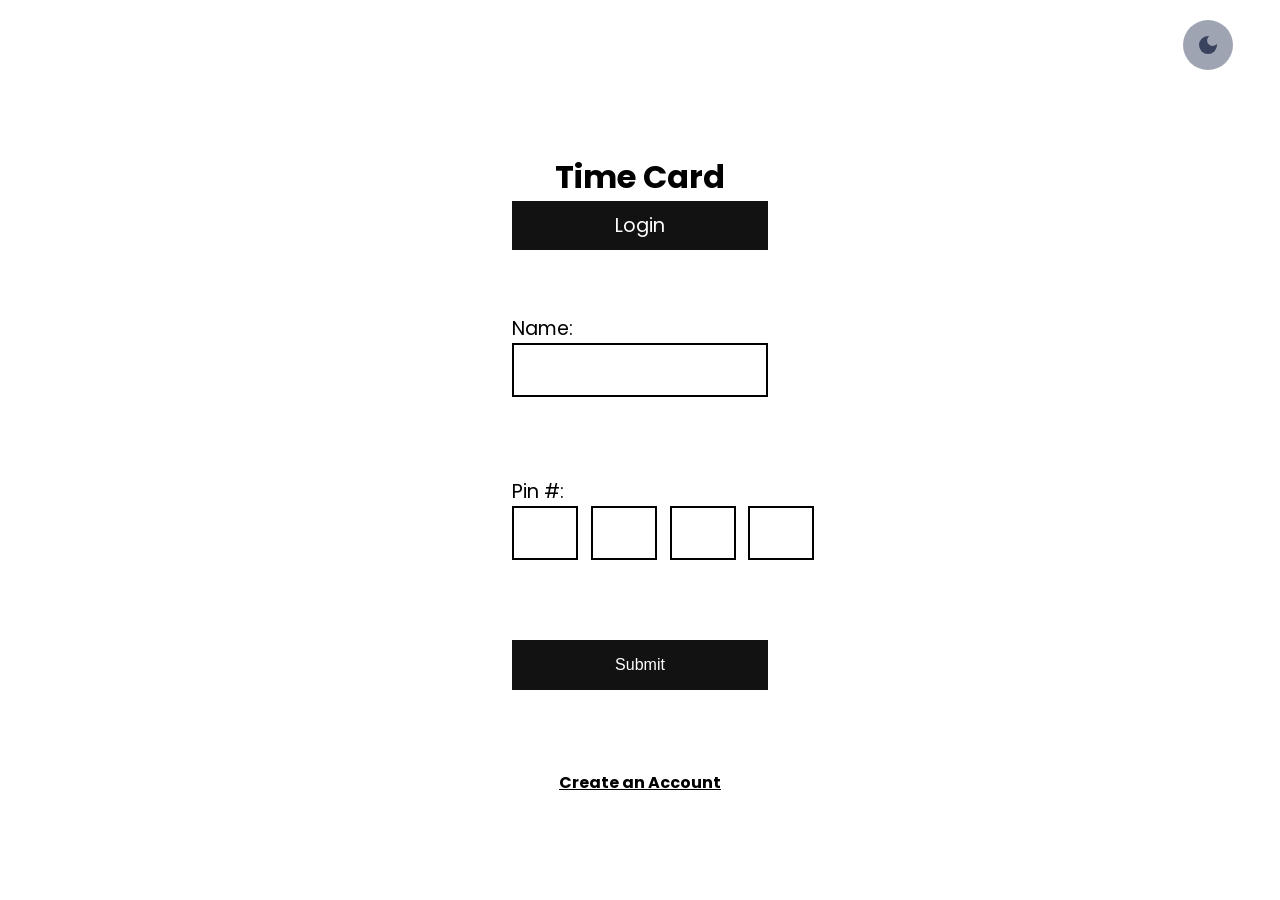
==== index.html @ 208eb338 "create acct done now make it slide in" ====
<!DOCTYPE html>
<html lang="en">
<head>
    <meta charset="UTF-8">
    <meta name="viewport" content="width=device-width, initial-scale=1.0">
    <title>Time Card</title>

    <link rel="stylesheet" href="./login.css">
</head>
<body>

     <!-- FONTS -->
     <link rel="preconnect" href="https://fonts.googleapis.com">
     <link rel="preconnect" href="https://fonts.gstatic.com" crossorigin>
     <link href="https://fonts.googleapis.com/css2?family=Poppins:ital,wght@0,100;0,200;0,300;0,400;0,500;0,600;0,700;0,800;0,900;1,100;1,200;1,300;1,400;1,500;1,600;1,700;1,800;1,900&display=swap" rel="stylesheet">


    <!-- Navbar -->
    <nav id="main_nav">
        <button id="theme_switch">
            <!-- Nite Icon -->
            <svg xmlns="http://www.w3.org/2000/svg" height="24px" viewBox="0 -960 960 960" width="24px" fill="#e8eaed"><path d="M480-120q-150 0-255-105T120-480q0-150 105-255t255-105q14 0 27.5 1t26.5 3q-41 29-65.5 75.5T444-660q0 90 63 153t153 63q55 0 101-24.5t75-65.5q2 13 3 26.5t1 27.5q0 150-105 255T480-120Z"/></svg>
            <!-- Day Icon -->
            <svg xmlns="http://www.w3.org/2000/svg" height="24px" viewBox="0 -960 960 960" width="24px" fill="#e8eaed"><path d="M480-280q-83 0-141.5-58.5T280-480q0-83 58.5-141.5T480-680q83 0 141.5 58.5T680-480q0 83-58.5 141.5T480-280ZM200-440H40v-80h160v80Zm720 0H760v-80h160v80ZM440-760v-160h80v160h-80Zm0 720v-160h80v160h-80ZM256-650l-101-97 57-59 96 100-52 56Zm492 496-97-101 53-55 101 97-57 59Zm-98-550 97-101 59 57-100 96-56-52ZM154-212l101-97 55 53-97 101-59-57Z"/></svg>
        </button>
    </nav>

    <!-- Main Page -->
    <main class="container">
        
        <div class="header_div">
            <!-- App Title -->
            <p class="header">Time Card</p>

            <!-- App State -->
            <p class="state">Login</p>
        </div>

        <!-- Login Inputs -->
         <form action="#">

            <!-- Name -->
            <div class="input_div">
                <label for="name">Name:</label>
                <input type="text" id="name"/>
            </div>

            <!-- Pin # -->
             <div class="input_div">
                <label for="pin_num">Pin #:</label>
                <div class="pin_field">
                    <input type="text" class="pin_put" maxlength="1">
                    <input type="text" class="pin_put" maxlength="1">
                    <input type="text" class="pin_put" maxlength="1">
                    <input type="text" class="pin_put" maxlength="1">
                </div>
             </div>

            <!-- Submit Button -->
             <button class="submit">Submit</button>

            <!-- Create Account -->
             <a href="./create_acct.html" class="create_acct">Create an Account</a>

         </form>

    </main>
    
</body>

    <!-- DARKMODE JS -->
    <script src="darkmode.js"></script>
</html>
---- login.css ----
/* CSS Variables */

/* The ROOT (for Day Mode) */
:root {
    --base-color: white;
    --text-color: black;
    --button-color: #181717;
    --button-words: white;
    --primary-color: #3a435d;
    --theme-switch-backgrd: #9fa4b3;
    --button-two: #131212;
}

/* Darkmode (for Nite Mode) */
.darkmode {
    --base-color: #1E1E1E;
    --text-color: white;
    --button-color: #181717;
    --button-words: white;
    --primary-color: #3a435d; 
    --theme-switch-backgrd: #15171d;
    --button-two: #131212;
}

/* ********** */
/* ********** */
/* Whole Page */
/* ********** */
/* ********** */
* {
    margin: 0;
    padding: 0;
}

/* Body */
body {
    min-height: 100vh;
    background-color: var(--base-color);
    color: var(--text-color);
    display: flex;
    justify-content: center;
    align-items: center;
    flex-direction: column;
}

/* ************** */
/* ************** */
/* *** Desktop ** */
/* ************** */
/* ************** */
@media screen and (min-width: 1200px) {

    /* Nav */
    #main_nav {
        /* background-color: blue; */
        width: 100%;
        display: flex;
        justify-content: right;
    }

    #theme_switch {
        margin: 0 2em 0 2em;
        display: flex;
        justify-content: center;
        align-items: center;
        height: 50px;
        width: 50px;
        padding: 0;
        border-radius: 50%;
        border: none;
        background-color: var(--theme-switch-backgrd);
        /* Sets the Theme Switch button to top right corner */
        position: fixed;
        top: 20px;
        right: 20px;
        cursor: pointer;
    }

    /* NOW set the order of the SVG */
    #theme_switch svg {
        fill: var(--primary-color);
    }

    /* Hide the SVG last child(day mode) */
    #theme_switch svg:last-child {
        display: none;
    }

    /* Invert this for (nite mode) */
    .darkmode #theme_switch svg:first-child {
        display: none;
    }

    /* Make Last child visible in (nitemode) */
    .darkmode #theme_switch svg:last-child {
        display: block;
    }

    /* ********* */
    /* MAIN PAGE */
    /* ********* */
    .container {
        /* background-color: blue; */
        font-family: Poppins;
        width: 20%;
        display: flex;
        flex-direction: column;
        gap: 2em;
        margin-top: 3em;
    }

    /* Header */
    .header {
        color: var(--text-color);
        font-weight: bold;
        font-size: 2rem;
        text-align: center;
    }

    /* App State */
    .state {
        background-color: var(--text-color);
        background-color: var(--button-two);
        /* Make text match the base */
        color: var(--button-words);
        /* text-align: center; */
        display: flex;
        justify-content: center;
        padding: .5em;
        font-size: 1.2rem;
    }

    /* Form */
    form {
        display: flex;
        flex-direction: column;
        gap: 5em;
        margin: 2em 0 0 0;
    }

    /* The Labels */
    label {
        font-size: 1.2rem;
    }

    /* Input Divs */
    .input_div {
        display: flex;
        flex-direction: column;
    }

    /* The Inputs */
    #name {
        background-color: var(--base-color);
        border: var(--text-color) 2px solid;
        padding: 1em;
        color: var(--text-color);
        font-size: 1rem;
        text-align: center;
    }

    /* All 4 Pin fields */
    .pin_field {
        display: flex;
        gap: .8em;
        width: 100%;
    }

    /* Each Pin field */
    .pin_put {
        background-color: var(--base-color);
        border: var(--text-color) 2px solid;
        padding: 1em;
        width: 30px;
        color: var(--text-color);
        font-size: 1rem;
        text-align: center;
    }

    /* Remove focus on Input */
    input:focus {
        outline: none;
    }

    /* Login Button */
    .submit {
        /* background-color: var(--text-color); */
        background-color: var(--button-two);
        color: var(--button-words);
        border: none;
        padding: 1em 4em;
        font-size: 1rem;
        cursor: pointer;
    }

    /* Create an Account */
    .create_acct {
        text-align: center;
        color: var(--text-color);
        font-weight: bold;
    }
}
/* ************* */
/* MOBILE PHONES */
/* ************* */


/* Portrait */
@media screen and (orientation: portrait) {
    
    /* Nav */
    #main_nav {
        width: 100%;
        display: flex;
        justify-content: right;
    }

    #theme_switch {
        margin: 0 1em 0 1em;
        display: flex;
        justify-content: center;
        align-items: center;
        height: 50px;
        width: 50px;
        padding: 0;
        border-radius: 50%;
        border: none;
        background-color: var(--theme-switch-backgrd);
        /* Sets the Theme Switch button to top right corner */
        position: fixed;
        top: 20px;
        right: 20px;
        cursor: pointer;
    }

    /* NOW set the order of the SVG */
    #theme_switch svg {
        fill: var(--primary-color);
    }

    /* Hide the SVG last child(day mode) */
    #theme_switch svg:last-child {
        display: none;
    }

    /* Invert this for (nite mode) */
    .darkmode #theme_switch svg:first-child {
        display: none;
    }

    /* Make Last child visible in (nitemode) */
    .darkmode #theme_switch svg:last-child {
        display: block;
    }

    /* ********* */
    /* MAIN PAGE */
    /* ********* */
    .container {
        /* background-color: blue; */
        font-family: Poppins;
        width: 60%;
        display: flex;
        flex-direction: column;
        gap: 2em;
        margin-top: 3em;
    }

    /* Header */
    .header {
        color: var(--text-color);
        font-weight: bold;
        font-size: 2rem;
        text-align: center;
    }

    /* App State */
    .state {
        background-color: var(--text-color);
        background-color: var(--button-two);
        /* Make text match the base */
        color: var(--button-words);
        /* text-align: center; */
        display: flex;
        justify-content: center;
        padding: .5em;
        font-size: 1.2rem;
    }

    /* Form */
    form {
        display: flex;
        flex-direction: column;
        gap: 4em;
        /* margin: 2em 0 0 0; */
    }

    /* The Labels */
    label {
        font-size: 1.2rem;
    }

    /* Input Divs */
    .input_div {
        display: flex;
        flex-direction: column;
        /* background-color: blue; */
    }

    /* The Inputs */
    #name {
        background-color: var(--base-color);
        border: var(--text-color) 1px solid;
        padding: .5em;
        color: var(--text-color);
        font-size: 1rem;
        text-align: center;
    }

    /* All 4 Pin fields */
    .pin_field {
        display: flex;
        gap: .8em;
        /* background-color: blue; */
    }

    /* Each Pin field */
    .pin_put {
        background-color: var(--base-color);
        border: var(--text-color) 1px solid;
        /* width: 42px; */
        width: 22%;
        height: 40px;
        color: var(--text-color);
        font-size: 1rem;
        text-align: center;
    }

    /* Remove focus on Input */
    input:focus {
        outline: none;
    }

    /* Login Button */
    .submit {
        /* background-color: var(--text-color); */
        background-color: var(--button-two);
        color: var(--button-words);
        border: none;
        padding: 1em 4em;
        font-size: 1rem;
        cursor: pointer;
    }

    /* Create an Account */
    .create_acct {
        text-align: center;
        color: var(--text-color);
        font-weight: bold;
    }
}

/* Landscape */
@media screen and (min-width: 800px) and (max-width: 1000px) {
    /* Nav */
    #main_nav {
        width: 100%;
        display: flex;
        justify-content: right;
    }

    #theme_switch {
        margin: 0 1em 0 1em;
        display: flex;
        justify-content: center;
        align-items: center;
        height: 50px;
        width: 50px;
        padding: 0;
        border-radius: 50%;
        border: none;
        background-color: var(--theme-switch-backgrd);
        /* Sets the Theme Switch button to top right corner */
        position: fixed;
        top: 20px;
        right: 20px;
        cursor: pointer;
    }

    /* NOW set the order of the SVG */
    #theme_switch svg {
        fill: var(--primary-color);
    }

    /* Hide the SVG last child(day mode) */
    #theme_switch svg:last-child {
        display: none;
    }

    /* Invert this for (nite mode) */
    .darkmode #theme_switch svg:first-child {
        display: none;
    }

    /* Make Last child visible in (nitemode) */
    .darkmode #theme_switch svg:last-child {
        display: block;
    }

    /* ********* */
    /* MAIN PAGE */
    /* ********* */
    .container {
        /* background-color: blue; */
        font-family: Poppins;
        width: 40%;
        display: flex;
        flex-direction: column;
        gap: 2em;
        margin-top: 3em;
        padding: 2em 0 4em 0;
    }

    /* Header */
    .header {
        color: var(--text-color);
        font-weight: bold;
        font-size: 2rem;
        text-align: center;
    }

    /* App State */
    .state {
        background-color: var(--text-color);
        background-color: var(--button-two);
        /* Make text match the base */
        color: var(--button-words);
        /* text-align: center; */
        display: flex;
        justify-content: center;
        padding: .5em;
        font-size: 1.2rem;
    }

    /* Form */
    form {
        display: flex;
        flex-direction: column;
        gap: 2em;
        /* margin: 2em 0 0 0; */
    }

    /* The Labels */
    label {
        font-size: 1.2rem;
    }

    /* Input Divs */
    .input_div {
        display: flex;
        flex-direction: column;
        /* background-color: blue; */
    }

    /* The Inputs */
    #name {
        background-color: var(--base-color);
        border: var(--text-color) 2px solid;
        padding: .5em;
        color: var(--text-color);
        font-size: 1rem;
        text-align: center;
    }

    /* All 4 Pin fields */
    .pin_field {
        display: flex;
        gap: .8em;
        /* background-color: blue; */
    }

    /* Each Pin field */
    .pin_put {
        background-color: var(--base-color);
        border: var(--text-color) 2px solid;
        /* width: 42px; */
        width: 22%;
        height: 40px;
        color: var(--text-color);
        font-size: 1rem;
        text-align: center;
    }

    /* Remove focus on Input */
    input:focus {
        outline: none;
    }

    /* Login Button */
    .submit {
        /* background-color: var(--text-color); */
        background-color: var(--button-two);
        color: var(--button-words);
        border: none;
        padding: 1em 4em;
        font-size: 1rem;
        cursor: pointer;
    }

    /* Create an Account */
    .create_acct {
        text-align: center;
        color: var(--text-color);
        font-weight: bold;
    }
}
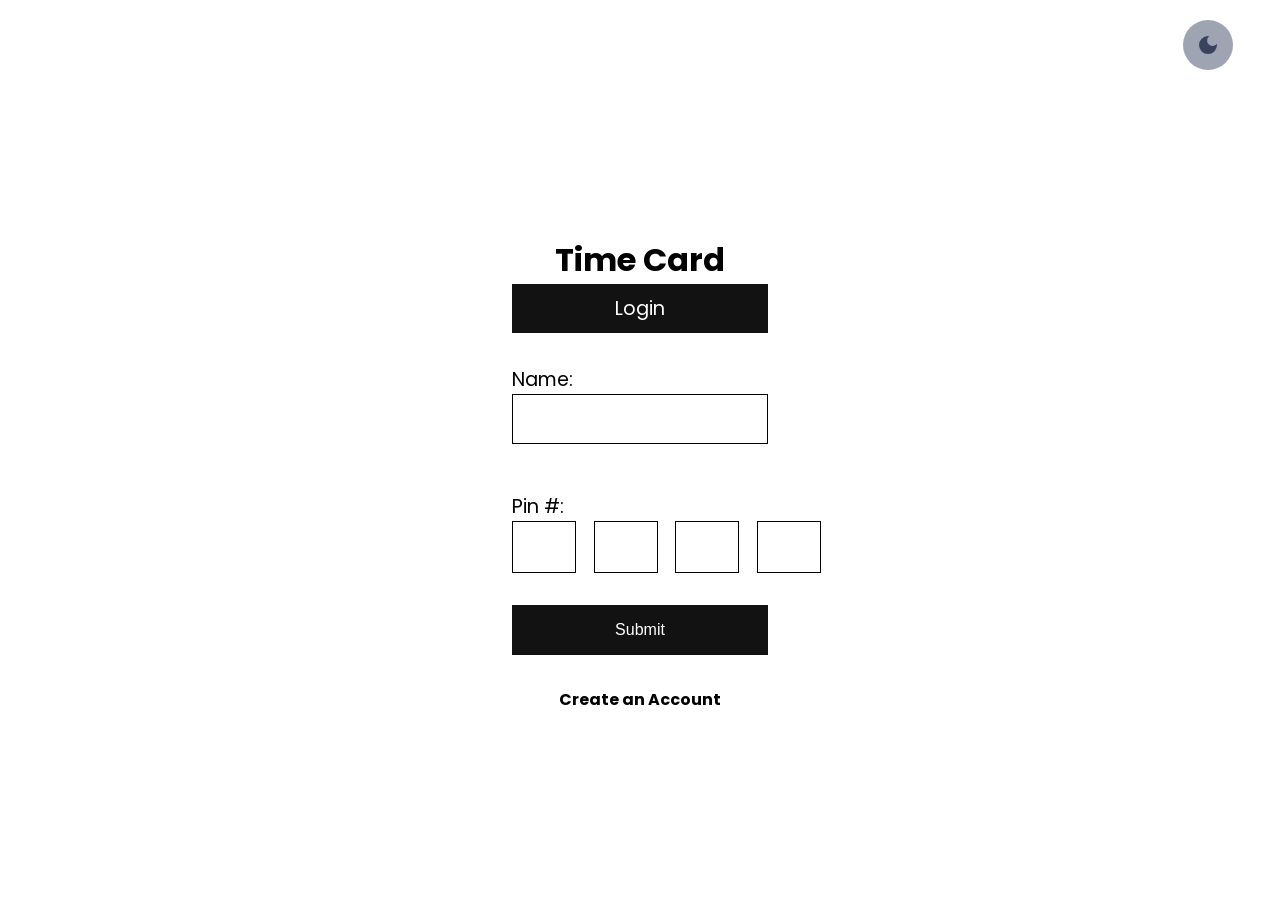
==== commit caba08f6: "the new login screen" ====
--- a/index.html
+++ b/index.html
@@ -42,7 +42,19 @@
             <!-- Name -->
             <div class="input_div">
                 <label for="name">Name:</label>
-                <input type="text" id="name"/>
+                <!-- <input type="text" id="name"/> -->
+                <!-- The Name will be read from the DB -->
+                 <!-- On a dropdown -->
+                <div class="dropdown">
+                    <button id="dropdown_btn">
+                        <div class="name_list">
+                            <p>Last, First</p>
+                            <p>Last, First</p>
+                            <p>Last, First</p>
+                            <p>Last, First</p>
+                        </div>
+                    </button>
+                </div>
             </div>
 
             <!-- Pin # -->
@@ -56,13 +68,15 @@
                 </div>
              </div>
 
-            <!-- Submit Button -->
-             <button class="submit">Submit</button>
-
-            <!-- Create Account -->
-             <a href="./create_acct.html" class="create_acct">Create an Account</a>
+            
 
          </form>
+
+         <!-- Submit Button -->
+         <button class="submit">Submit</button>
+
+         <!-- Create Account -->
+          <a href="./create_acct.html" class="create_acct">Create an Account</a>
 
     </main>
     
--- a/login.css
+++ b/login.css
@@ -16,10 +16,12 @@
     --base-color: #1E1E1E;
     --text-color: white;
     --button-color: #181717;
+    /* --button-color: #393636; */
     --button-words: white;
     --primary-color: #3a435d; 
     --theme-switch-backgrd: #15171d;
     --button-two: #131212;
+    /* --button-two: #393636; */
 }
 
 /* ********** */
@@ -119,7 +121,7 @@
 
     /* App State */
     .state {
-        background-color: var(--text-color);
+        /* background-color: var(--text-color); */
         background-color: var(--button-two);
         /* Make text match the base */
         color: var(--button-words);
@@ -134,8 +136,19 @@
     form {
         display: flex;
         flex-direction: column;
-        gap: 5em;
-        margin: 2em 0 0 0;
+        gap: 3em;
+        /* margin: 2em 0 0 0; */
+        /* background-color: blue; */
+    }
+
+    /* Your Pin */
+    .pin_div {
+        display: flex;
+        flex-direction: column;
+        align-items: center;
+        font-size: 1.5rem;
+        font-weight: bold;
+        gap: 4em;
     }
 
     /* The Labels */
@@ -147,6 +160,55 @@
     .input_div {
         display: flex;
         flex-direction: column;
+        /* align-items: center; */
+    }
+
+     /* NAME LOGIN LIST */
+
+    /* Dropdown */
+    .dropdown {
+        position: relative;
+        display: inline-block;
+    }
+
+    /* Dropdown Button */
+    #dropdown_btn {
+        background-color: var(--base-color);
+        color: white;
+        padding: 1.5em;
+        width: 100%;
+        /* padding: 16px; */
+        font-size: 16px;
+        border: 1px solid var(--text-color);
+        cursor: pointer;
+    }
+
+    /* Name List */
+    .name_list {
+        display: none;
+        position: absolute;
+        background-color: var(--primary-color);
+        min-width: 160px;
+        /* box-shadow: 0px 8px 16px 0px rgba(0,0,0,0.2); */
+        z-index: 1;
+        color: var(--button-words);
+    }
+
+    .name_and_pin {
+        font-size: 1.5rem;
+        font-weight: bold;
+        text-align: center;
+    }
+
+     /* Registered Name */
+     #your_name {
+        font-size: 1.5rem;
+        font-weight: bold;
+        text-align: center;
+    }
+
+    .register_name {
+        font-size: 1.5rem;
     }
 
     /* The Inputs */
@@ -162,14 +224,14 @@
     /* All 4 Pin fields */
     .pin_field {
         display: flex;
-        gap: .8em;
+        gap: 1.1em;
         width: 100%;
     }
 
     /* Each Pin field */
     .pin_put {
         background-color: var(--base-color);
-        border: var(--text-color) 2px solid;
+        border: var(--text-color) 1px solid;
         padding: 1em;
         width: 30px;
         color: var(--text-color);
@@ -191,6 +253,11 @@
         padding: 1em 4em;
         font-size: 1rem;
         cursor: pointer;
+    }
+
+    a {
+        color: var(--button-words);
+        text-decoration: none;
     }
 
     /* Create an Account */
@@ -264,6 +331,7 @@
         flex-direction: column;
         gap: 2em;
         margin-top: 3em;
+        
     }
 
     /* Header */
@@ -293,6 +361,36 @@
         flex-direction: column;
         gap: 4em;
         /* margin: 2em 0 0 0; */
+    } 
+
+    /* NAME LOGIN LIST */
+
+    /* Dropdown */
+    .dropdown {
+        position: relative;
+        display: inline-block;
+    }
+
+    /* Dropdown Button */
+    .dropdown_btn {
+        background-color: #3498DB;
+        color: white;
+        padding: 16px;
+        font-size: 16px;
+        border: none;
+        cursor: pointer;
+    }
+
+     /* Your Pin */
+     .pin_div {
+        display: flex;
+        flex-direction: column;
+        align-items: center;
+        font-size: 1.5rem;
+        font-weight: bold;
+        /* gap: 7em; */
+        gap: 5em;
+        
     }
 
     /* The Labels */
@@ -305,6 +403,27 @@
         display: flex;
         flex-direction: column;
         /* background-color: blue; */
+    }
+
+    .name_and_pin {
+        font-size: 1.5rem;
+        font-weight: bold;
+        text-align: center;
+    }
+
+      /* Registered Name */
+    #your_name {
+        font-size: 1.5rem;
+        font-weight: bold;
+        text-align: center;
+    }
+
+    /* Registered Name */
+    #your_name {
+        font-size: 1.5rem;
+        font-weight: bold;
+        text-align: center;
+        margin-top: 1em;
     }
 
     /* The Inputs */
@@ -350,6 +469,11 @@
         padding: 1em 4em;
         font-size: 1rem;
         cursor: pointer;
+    }
+
+    a {
+        color: var(--text-color);
+        text-decoration: none;
     }
 
     /* Create an Account */
@@ -461,6 +585,12 @@
         flex-direction: column;
         /* background-color: blue; */
     }
+  /* Registered Name */
+  #your_name {
+    font-size: 1.5rem;
+    font-weight: bold;
+    text-align: center;
+}
 
     /* The Inputs */
     #name {
@@ -507,6 +637,11 @@
         cursor: pointer;
     }
 
+    a {
+        color: var(--text-color);
+        text-decoration: none;
+    }
+
     /* Create an Account */
     .create_acct {
         text-align: center;
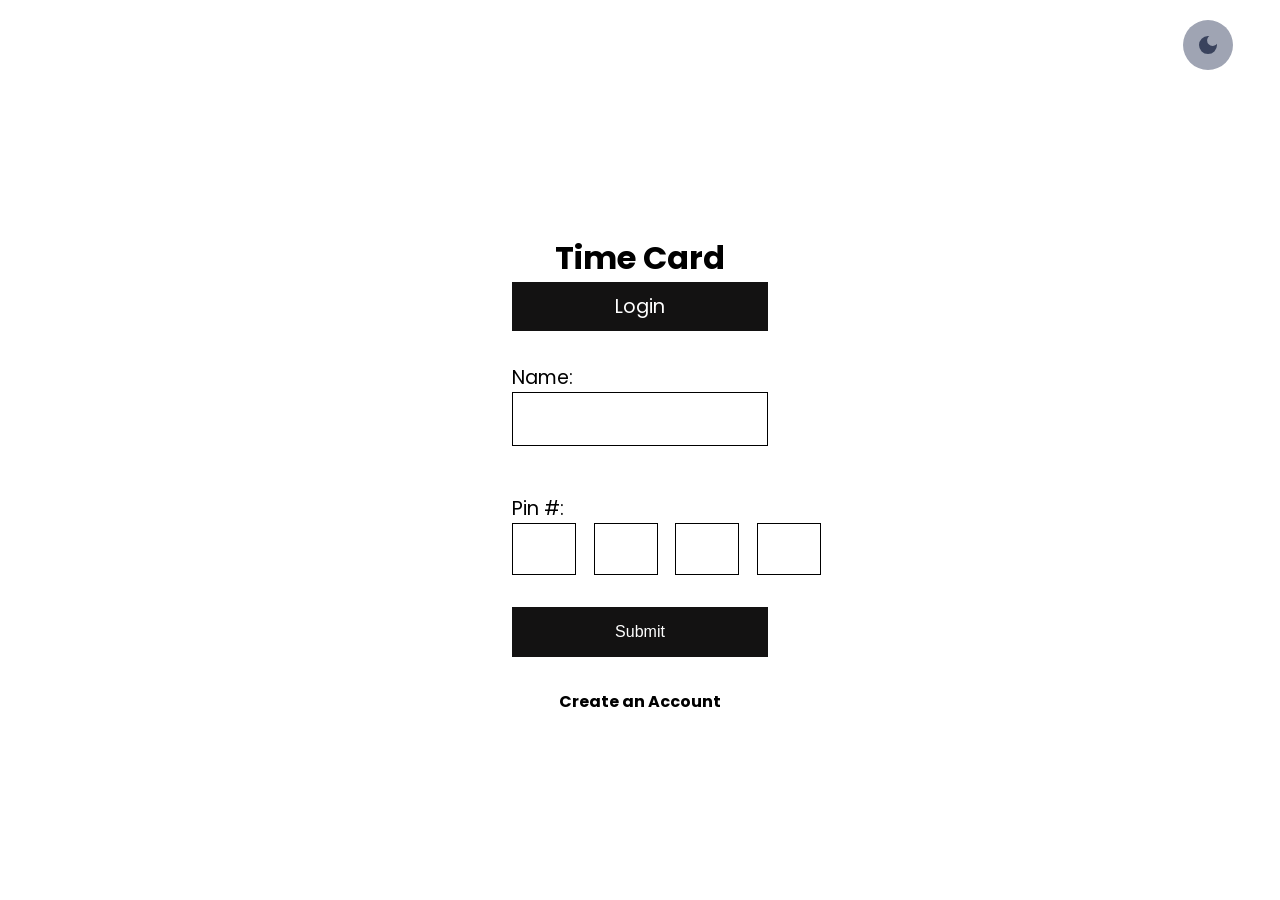
==== commit b525f8fe: "arrow added" ====
--- a/index.html
+++ b/index.html
@@ -53,6 +53,8 @@
                             <p>Last, First</p>
                             <p>Last, First</p>
                         </div>
+                        <!-- The Arrow -->
+                        <img src="./img/down-arrow.png" alt="arrow">
                     </button>
                 </div>
             </div>
--- a/login.css
+++ b/login.css
@@ -175,12 +175,14 @@
     #dropdown_btn {
         background-color: var(--base-color);
         color: white;
-        padding: 1.5em;
+        padding: 1em;
         width: 100%;
         /* padding: 16px; */
         font-size: 16px;
         border: 1px solid var(--text-color);
         cursor: pointer;
+        display: flex;
+        justify-content: right;
     }
 
     /* Name List */
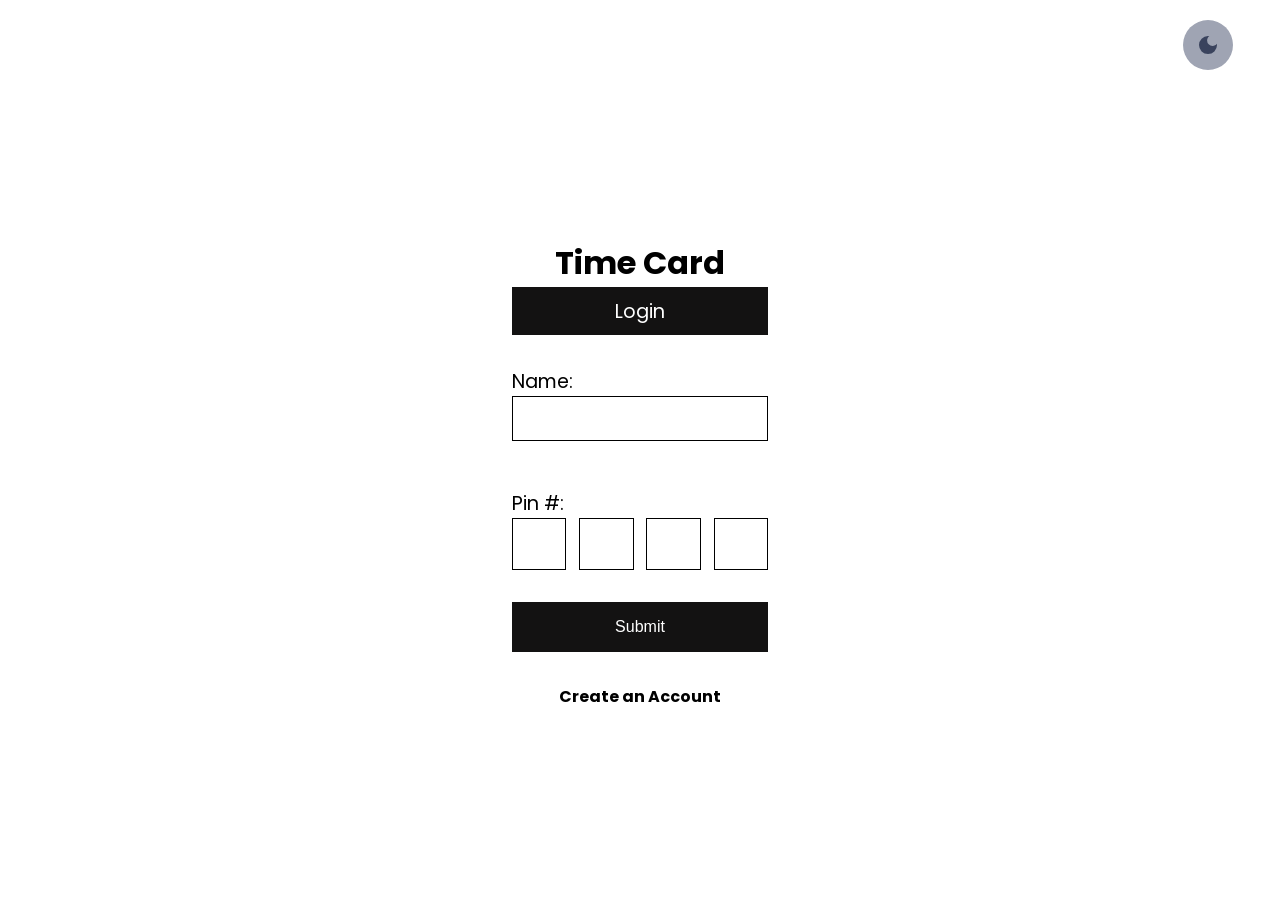
==== commit 85d3596a: "width as percentage now" ====
--- a/index.html
+++ b/index.html
@@ -63,7 +63,7 @@
              <div class="input_div">
                 <label for="pin_num">Pin #:</label>
                 <div class="pin_field">
-                    <input type="text" class="pin_put" maxlength="1">
+                    <input type="text" class="pin_put" maxlength="4">
                     <input type="text" class="pin_put" maxlength="1">
                     <input type="text" class="pin_put" maxlength="1">
                     <input type="text" class="pin_put" maxlength="1">
--- a/login.css
+++ b/login.css
@@ -175,7 +175,7 @@
     #dropdown_btn {
         background-color: var(--base-color);
         color: white;
-        padding: 1em;
+        padding: .7em;
         width: 100%;
         /* padding: 16px; */
         font-size: 16px;
@@ -225,17 +225,24 @@
 
     /* All 4 Pin fields */
     .pin_field {
-        display: flex;
-        gap: 1.1em;
+        /* display: grid;
+        grid-template-columns: repeat(4, 1fr); 4 columns, equal width */
+        display: flex;
+        gap: 1vw;
         width: 100%;
     }
 
     /* Each Pin field */
     .pin_put {
         background-color: var(--base-color);
+        /* background-color: blue; */
         border: var(--text-color) 1px solid;
         padding: 1em;
+        /* padding-bottom: 100%; */
+        position: relative;
         width: 30px;
+        /* New Percentage width */
+        width: 10%;
         color: var(--text-color);
         font-size: 1rem;
         text-align: center;
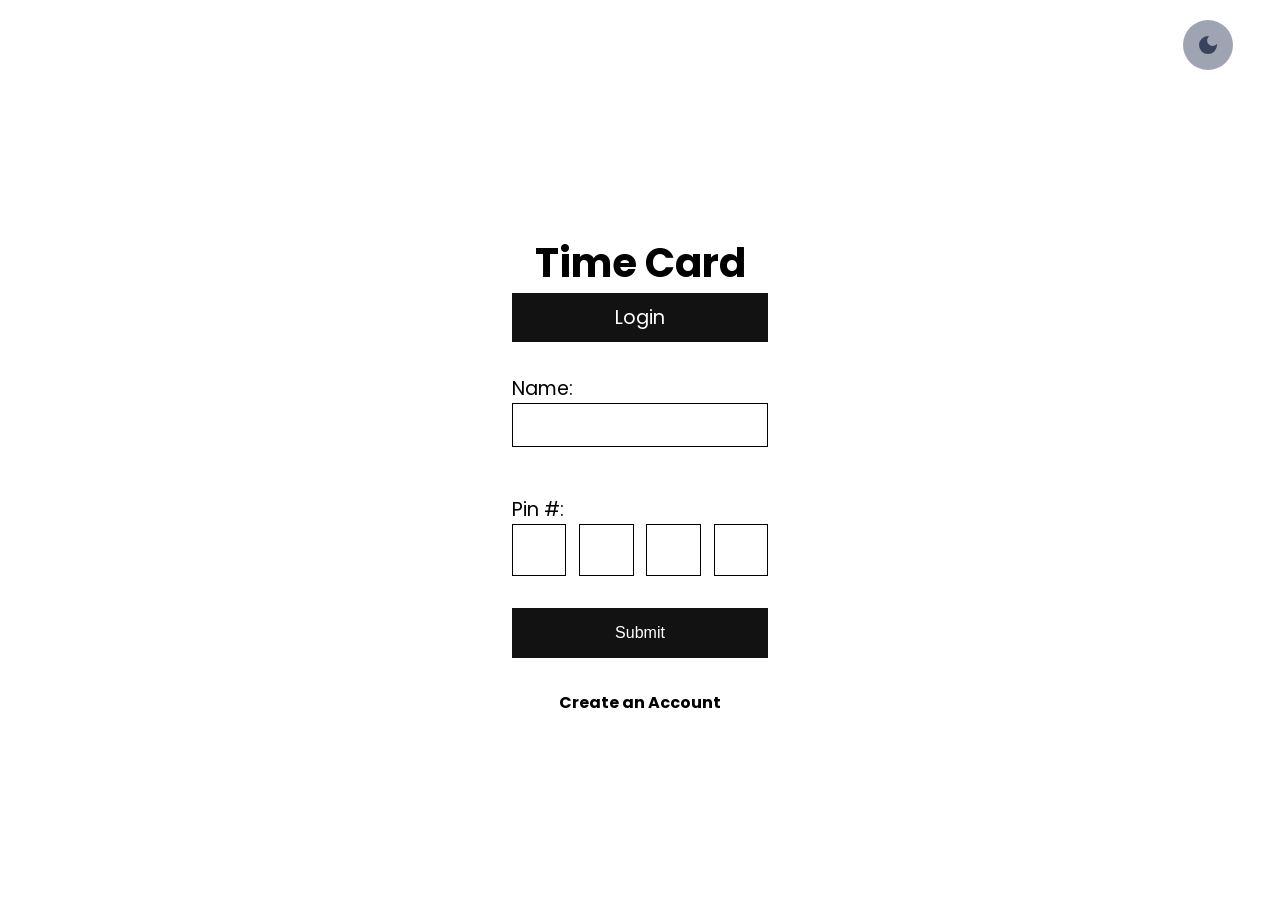
==== commit fff82005: "dropdown ready for js" ====
--- a/index.html
+++ b/index.html
@@ -47,7 +47,7 @@
                  <!-- On a dropdown -->
                 <div class="dropdown">
                     <button id="dropdown_btn">
-                        <div class="name_list">
+                        <div class="name_list" id="name_list">
                             <p>Last, First</p>
                             <p>Last, First</p>
                             <p>Last, First</p>
@@ -86,4 +86,7 @@
 
     <!-- DARKMODE JS -->
     <script src="darkmode.js"></script>
+
+    <!-- DROPDOWN JS -->
+     <script src="names_drop.js"></script>
 </html>
--- a/login.css
+++ b/login.css
@@ -115,7 +115,7 @@
     .header {
         color: var(--text-color);
         font-weight: bold;
-        font-size: 2rem;
+        font-size: 2.5rem;
         text-align: center;
     }
 
@@ -175,7 +175,7 @@
     #dropdown_btn {
         background-color: var(--base-color);
         color: white;
-        padding: .7em;
+        padding: 1em;
         width: 100%;
         /* padding: 16px; */
         font-size: 16px;
@@ -183,6 +183,12 @@
         cursor: pointer;
         display: flex;
         justify-content: right;
+    }
+
+    /* Down Arrow */
+    img {
+        width: 15px;
+        height: 10px;
     }
 
     /* Name List */
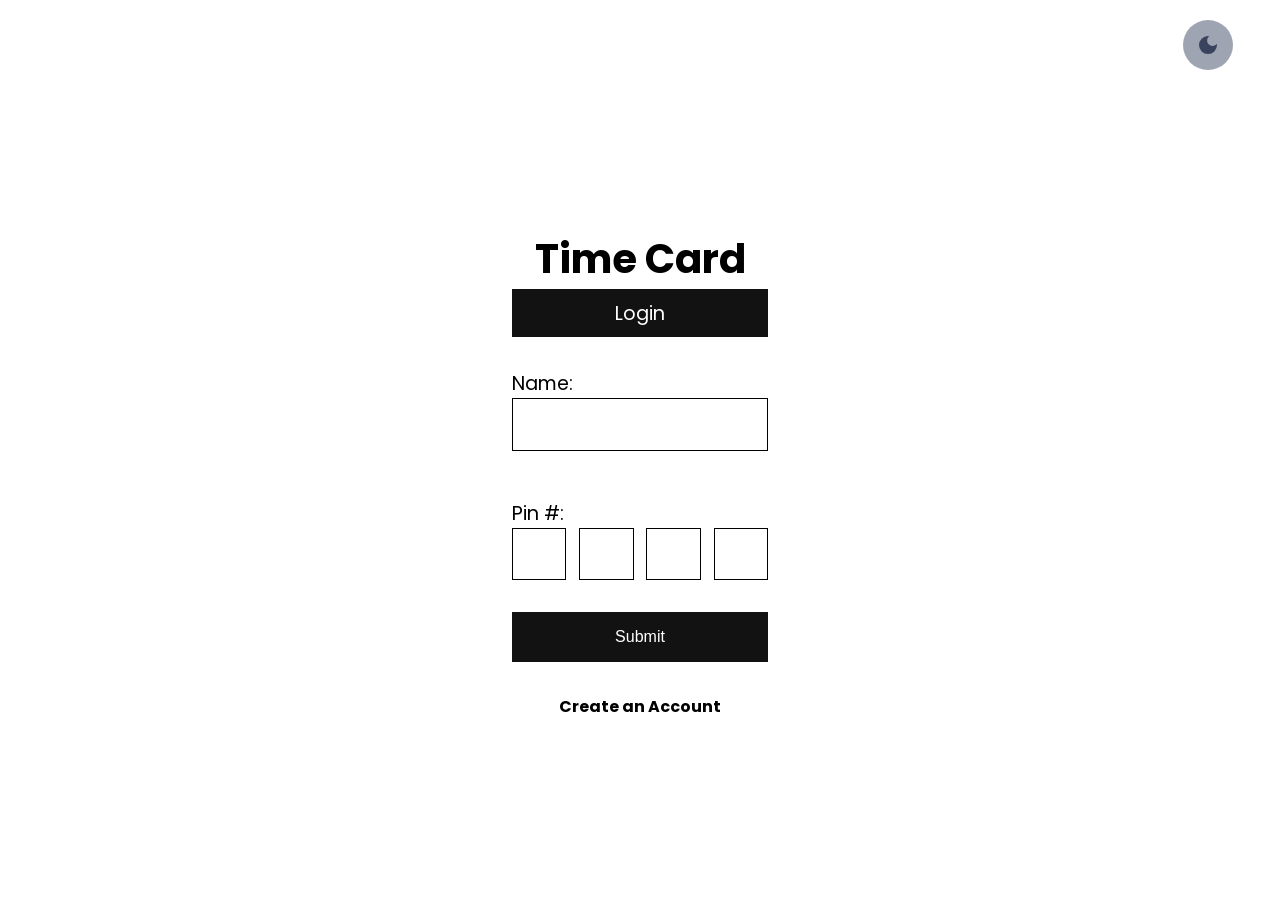
==== commit cf4cc558: "portrait select done for now" ====
--- a/index.html
+++ b/index.html
@@ -45,18 +45,28 @@
                 <!-- <input type="text" id="name"/> -->
                 <!-- The Name will be read from the DB -->
                  <!-- On a dropdown -->
-                <div class="dropdown">
-                    <button id="dropdown_btn">
+                 <div class="dropdown">
+                    <select id="dropdown_btn">
+                        <option value="">Find your name or register:</option>
+                        <option value="">Lastname, Firstname</option>
+                        <option value="">Lastname, Firstname</option>
+                        <option value="">Lastname, Firstname</option>
+                        <option value="">Lastname, Firstname</option>
+                        <option value="">Lastname, Firstname</option>
+                    </select>
+                    <!-- <img src="./img/down-arrow.png" alt="arrow"> -->
+                 </div>
+                <!-- <div class="dropdown">
+                    <button id="dropdown_btn" class="dropdown_btn">
                         <div class="name_list" id="name_list">
                             <p>Last, First</p>
                             <p>Last, First</p>
                             <p>Last, First</p>
                             <p>Last, First</p>
                         </div>
-                        <!-- The Arrow -->
                         <img src="./img/down-arrow.png" alt="arrow">
                     </button>
-                </div>
+                </div> -->
             </div>
 
             <!-- Pin # -->
--- a/login.css
+++ b/login.css
@@ -171,9 +171,10 @@
         display: inline-block;
     }
 
-    /* Dropdown Button */
+    /* Dropdown Button (The Select) */
     #dropdown_btn {
         background-color: var(--base-color);
+        /* background-color: blue; */
         color: white;
         padding: 1em;
         width: 100%;
@@ -184,6 +185,18 @@
         display: flex;
         justify-content: right;
     }
+    
+    /* Style the arrow inside the select element: */
+    /* #dropdown_btn:after {
+        position: absolute;
+        content: "";
+        top: 14px;
+        right: 10px;
+        width: 0;
+        height: 0;
+        border: 6px solid transparent;
+        border-color: #fff transparent transparent transparent;
+    } */
 
     /* Down Arrow */
     img {
@@ -200,6 +213,10 @@
         /* box-shadow: 0px 8px 16px 0px rgba(0,0,0,0.2); */
         z-index: 1;
         color: var(--button-words);
+    }
+
+    .name_list.show {
+        display: block;
     }
 
     .name_and_pin {
@@ -386,13 +403,16 @@
         display: inline-block;
     }
 
-    /* Dropdown Button */
-    .dropdown_btn {
+    /* Dropdown Button (The Select) */
+    #dropdown_btn {
         background-color: #3498DB;
+        background-color: var(--base-color);
+        border: 1px solid var(--text-color);
         color: white;
-        padding: 16px;
-        font-size: 16px;
-        border: none;
+        padding: .8em;
+        width: 100%;
+        /* padding: 16px; */
+        font-size: 14px;
         cursor: pointer;
     }
 
